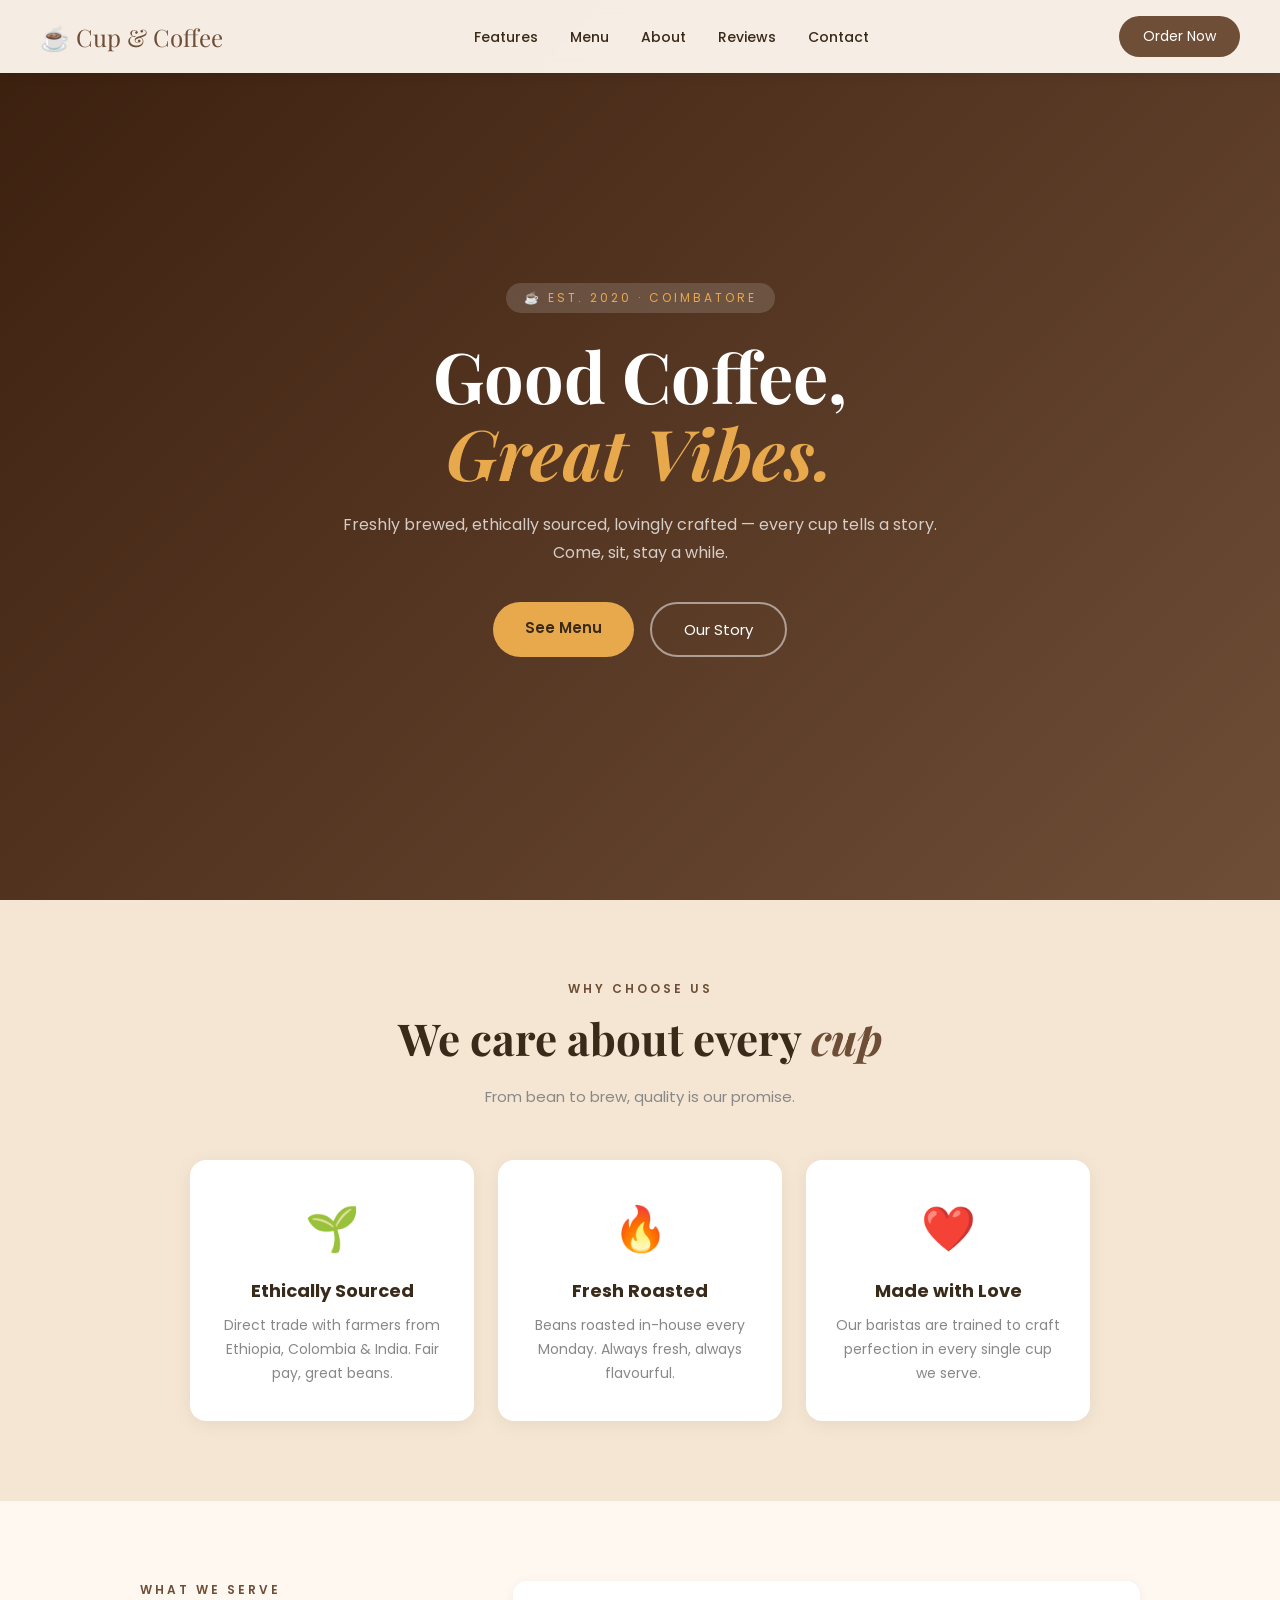
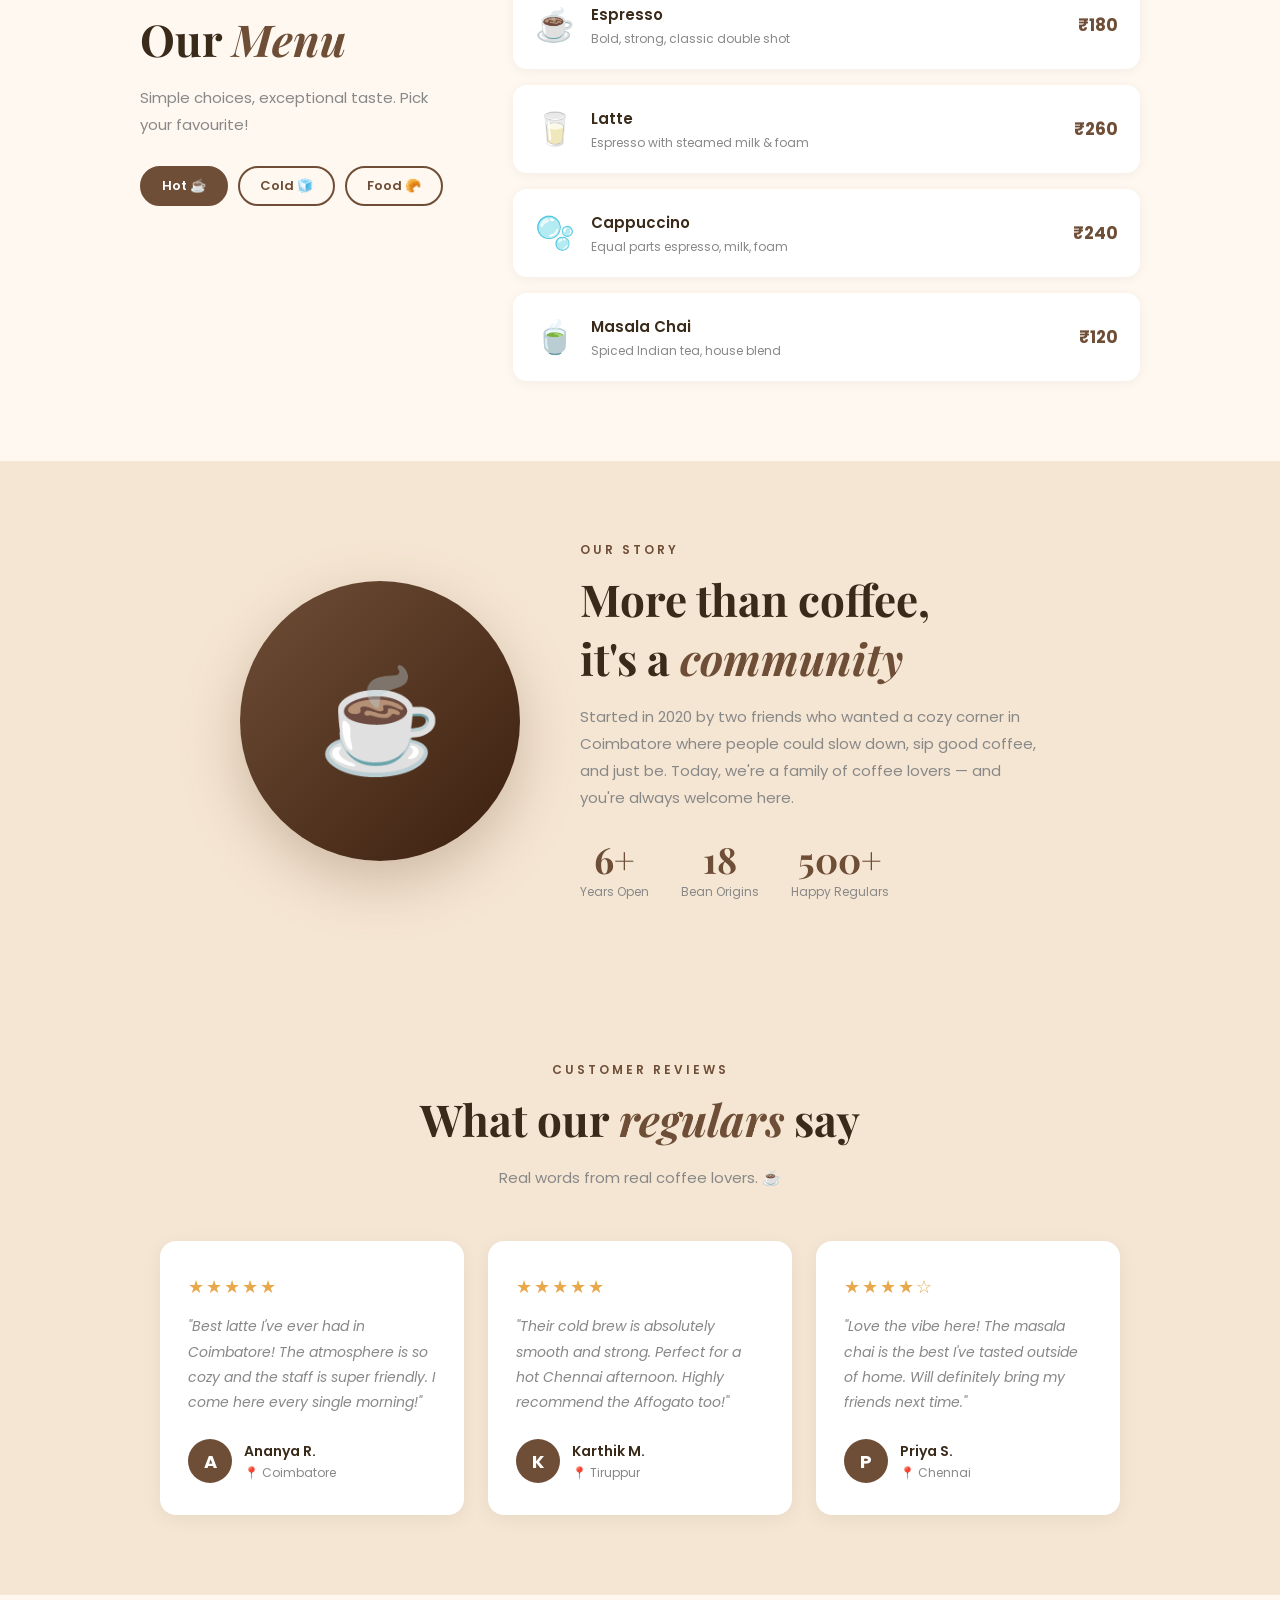
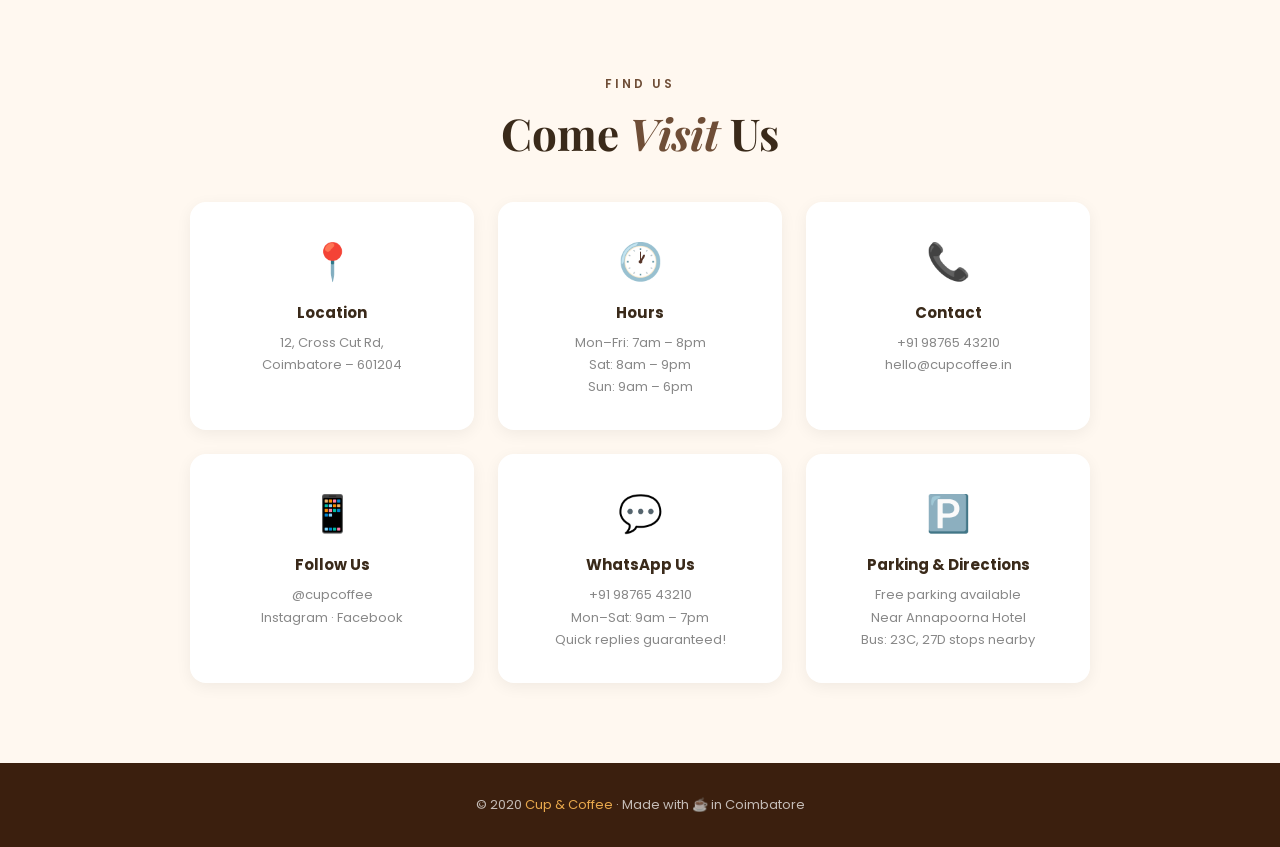
==== coffeeshop.html @ e9b40b04 "first push" ====
<!DOCTYPE html>
<html lang="en">
<head>
  <meta charset="UTF-8" />
  <meta name="viewport" content="width=device-width, initial-scale=1.0"/>
  <title>Brew & Bean Coffee</title>
  <link href="https://fonts.googleapis.com/css2?family=Poppins:wght@300;400;600;700&family=Playfair+Display:ital,wght@0,700;1,700&display=swap" rel="stylesheet"/>
  <link rel="stylesheet" href="style.css"/>
</head>
<body>


  <nav>
    <a class="logo" href="#">☕ Cup & Coffee</a>

    <ul class="nav-links" id="navLinks">
      <li><a href="#features">Features</a></li>
      <li><a href="#menu">Menu</a></li>
      <li><a href="#about">About</a></li>
      <li><a href="#reviews">Reviews</a></li>
      <li><a href="#contact">Contact</a></li>
    </ul>

    <button class="nav-btn" onclick="scrollToSection('#menu')">Order Now</button>
    <div class="hamburger" id="hamburger" onclick="toggleMenu()">☰</div>
  </nav>


  
  <section id="hero">
    <div class="hero-content">
      <span class="hero-badge">☕ Est. 2020 · Coimbatore</span>
      <h1 class="hero-title">Good Coffee,<br><span>Great Vibes.</span></h1>
      <p class="hero-desc">
        Freshly brewed, ethically sourced, lovingly crafted —
        every cup tells a story. Come, sit, stay a while.
      </p>
      <div class="hero-buttons">
        <a href="#menu" class="btn-main">See Menu</a>
        <a href="#about" class="btn-outline">Our Story</a>
      </div>
    </div>
  </section>


  
  <section id="features">
    <div class="features-header reveal">
      <p class="section-tag">Why Choose Us</p>
      <h2 class="section-title">We care about every <span>cup</span></h2>
      <p class="section-desc">From bean to brew, quality is our promise.</p>
    </div>

    <div class="cards-grid">
      <div class="card reveal">
        <div class="card-icon">🌱</div>
        <div class="card-title">Ethically Sourced</div>
        <div class="card-text">Direct trade with farmers from Ethiopia, Colombia & India. Fair pay, great beans.</div>
      </div>
      <div class="card reveal">
        <div class="card-icon">🔥</div>
        <div class="card-title">Fresh Roasted</div>
        <div class="card-text">Beans roasted in-house every Monday. Always fresh, always flavourful.</div>
      </div>
      <div class="card reveal">
        <div class="card-icon">❤️</div>
        <div class="card-title">Made with Love</div>
        <div class="card-text">Our baristas are trained to craft perfection in every single cup we serve.</div>
      </div>
    </div>
  </section>


  
  <section id="menu">
    <div class="menu-layout">

      <div class="menu-left reveal">
        <p class="section-tag">What We Serve</p>
        <h2 class="section-title">Our <span>Menu</span></h2>
        <p class="section-desc">Simple choices, exceptional taste. Pick your favourite!</p>

        <div class="tabs">
          <button class="tab active" onclick="showTab('hot', this)">Hot ☕</button>
          <button class="tab" onclick="showTab('cold', this)">Cold 🧊</button>
          <button class="tab" onclick="showTab('food', this)">Food 🥐</button>
        </div>
      </div>

      <div class="menu-right reveal">

        
        <div class="menu-panel active" id="tab-hot">
          <div class="menu-item">
            <span class="menu-emoji">☕</span>
            <div class="menu-info">
              <div class="menu-name">Espresso</div>
              <div class="menu-desc">Bold, strong, classic double shot</div>
            </div>
            <span class="menu-price">₹180</span>
          </div>
          <div class="menu-item">
            <span class="menu-emoji">🥛</span>
            <div class="menu-info">
              <div class="menu-name">Latte</div>
              <div class="menu-desc">Espresso with steamed milk & foam</div>
            </div>
            <span class="menu-price">₹260</span>
          </div>
          <div class="menu-item">
            <span class="menu-emoji">🫧</span>
            <div class="menu-info">
              <div class="menu-name">Cappuccino</div>
              <div class="menu-desc">Equal parts espresso, milk, foam</div>
            </div>
            <span class="menu-price">₹240</span>
          </div>
          <div class="menu-item">
            <span class="menu-emoji">🍵</span>
            <div class="menu-info">
              <div class="menu-name">Masala Chai</div>
              <div class="menu-desc">Spiced Indian tea, house blend</div>
            </div>
            <span class="menu-price">₹120</span>
          </div>
        </div>

    
        <div class="menu-panel" id="tab-cold">
          <div class="menu-item">
            <span class="menu-emoji">🧊</span>
            <div class="menu-info">
              <div class="menu-name">Cold Brew</div>
              <div class="menu-desc">18-hour slow steeped, super smooth</div>
            </div>
            <span class="menu-price">₹300</span>
          </div>
          <div class="menu-item">
            <span class="menu-emoji">🍦</span>
            <div class="menu-info">
              <div class="menu-name">Affogato</div>
              <div class="menu-desc">Espresso poured over vanilla ice cream</div>
            </div>
            <span class="menu-price">₹340</span>
          </div>
          <div class="menu-item">
            <span class="menu-emoji">🥤</span>
            <div class="menu-info">
              <div class="menu-name">Iced Latte</div>
              <div class="menu-desc">Chilled espresso, milk over ice</div>
            </div>
            <span class="menu-price">₹280</span>
          </div>
        </div>

        
        <div class="menu-panel" id="tab-food">
          <div class="menu-item">
            <span class="menu-emoji">🥐</span>
            <div class="menu-info">
              <div class="menu-name">Butter Croissant</div>
              <div class="menu-desc">Flaky, buttery, freshly baked</div>
            </div>
            <span class="menu-price">₹140</span>
          </div>
          <div class="menu-item">
            <span class="menu-emoji">🍞</span>
            <div class="menu-info">
              <div class="menu-name">Avocado Toast</div>
              <div class="menu-desc">Sourdough, avo, poached egg</div>
            </div>
            <span class="menu-price">₹280</span>
          </div>
          <div class="menu-item">
            <span class="menu-emoji">🍰</span>
            <div class="menu-info">
              <div class="menu-name">Cheesecake Slice</div>
              <div class="menu-desc">Classic New York style, creamy</div>
            </div>
            <span class="menu-price">₹200</span>
          </div>
        </div>

      </div>
    </div>
  </section>


  
  <section id="about">
    <div class="about-image-box">☕</div>

    <div class="about-text">
      <p class="section-tag">Our Story</p>
      <h2 class="section-title reveal">More than coffee,<br>it's a <span>community</span></h2>
      <p class="section-desc reveal">
        Started in 2020 by two friends who wanted a cozy corner in Coimbatore
        where people could slow down, sip good coffee, and just be.
        Today, we're a family of coffee lovers — and you're always welcome here.
      </p>
      <div class="stats reveal">
        <div class="stat-item">
          <div class="stat-num">6+</div>
          <div class="stat-label">Years Open</div>
        </div>
        <div class="stat-item">
          <div class="stat-num">18</div>
          <div class="stat-label">Bean Origins</div>
        </div>
        <div class="stat-item">
          <div class="stat-num">500+</div>
          <div class="stat-label">Happy Regulars</div>
        </div>
      </div>
    </div>
  </section>


  
  <section id="reviews">
    <div class="reviews-header reveal">
      <p class="section-tag">Customer Reviews</p>
      <h2 class="section-title">What our <span>regulars</span> say</h2>
      <p class="section-desc" style="margin:0 auto;">Real words from real coffee lovers. ☕</p>
    </div>

    <div class="reviews-grid">

      <div class="review-card reveal">
        <div class="review-stars">★★★★★</div>
        <p class="review-text">"Best latte I've ever had in Coimbatore! The atmosphere is so cozy and the staff is super friendly. I come here every single morning!"</p>
        <div class="review-author">
          <div class="review-avatar">A</div>
          <div>
            <div class="review-name">Ananya R.</div>
            <div class="review-loc">📍 Coimbatore</div>
          </div>
        </div>
      </div>

      <div class="review-card reveal">
        <div class="review-stars">★★★★★</div>
        <p class="review-text">"Their cold brew is absolutely smooth and strong. Perfect for a hot Chennai afternoon. Highly recommend the Affogato too!"</p>
        <div class="review-author">
          <div class="review-avatar">K</div>
          <div>
            <div class="review-name">Karthik M.</div>
            <div class="review-loc">📍 Tiruppur</div>
          </div>
        </div>
      </div>

      <div class="review-card reveal">
        <div class="review-stars">★★★★☆</div>
        <p class="review-text">"Love the vibe here! The masala chai is the best I've tasted outside of home. Will definitely bring my friends next time."</p>
        <div class="review-author">
          <div class="review-avatar">P</div>
          <div>
            <div class="review-name">Priya S.</div>
            <div class="review-loc">📍 Chennai</div>
          </div>
        </div>
      </div>

    </div>
  </section>


  
  <section id="contact">
    <p class="section-tag reveal">Find Us</p>
    <h2 class="section-title reveal">Come <span>Visit</span> Us</h2>

    <div class="contact-grid">
      <div class="contact-card reveal">
        <div class="contact-icon">📍</div>
        <div class="contact-title">Location</div>
        <div class="contact-info">12, Cross Cut Rd,<br>Coimbatore – 601204</div>
      </div>
      <div class="contact-card reveal">
        <div class="contact-icon">🕐</div>
        <div class="contact-title">Hours</div>
        <div class="contact-info">Mon–Fri: 7am – 8pm<br>Sat: 8am – 9pm<br>Sun: 9am – 6pm</div>
      </div>
      <div class="contact-card reveal">
        <div class="contact-icon">📞</div>
        <div class="contact-title">Contact</div>
        <div class="contact-info">+91 98765 43210<br>hello@cupcoffee.in</div>
      </div>
      <div class="contact-card reveal">
        <div class="contact-icon">📱</div>
        <div class="contact-title">Follow Us</div>
        <div class="contact-info">@cupcoffee<br>Instagram · Facebook</div>
      </div>
      <div class="contact-card reveal">
        <div class="contact-icon">💬</div>
        <div class="contact-title">WhatsApp Us</div>
        <div class="contact-info">+91 98765 43210<br>Mon–Sat: 9am – 7pm<br>Quick replies guaranteed!</div>
      </div>
      <div class="contact-card reveal">
        <div class="contact-icon">🅿️</div>
        <div class="contact-title">Parking & Directions</div>
        <div class="contact-info">Free parking available<br>Near Annapoorna Hotel <br>Bus: 23C, 27D stops nearby</div>
      </div>
    </div>
  </section>


  
  <footer>
    <p>© 2020 <span>Cup & Coffee</span> · Made with ☕ in Coimbatore</p>
  </footer>


  
  <script src="script.js"></script>

</body>
</html>
---- style.css ----
/* =============================================
   style.css — Brew & Bean Coffee Shop
   ============================================= */


/* ===== CSS VARIABLES (change colors here) ===== */
:root {
  --brown:  #6f4e37;
  --light:  #fff8f0;
  --cream:  #f5e6d3;
  --accent: #e8a84c;
  --text:   #3a2a1a;
  --gray:   #888;
  --white:  #ffffff;
}


/* ===== RESET ===== */
* {
  margin: 0;
  padding: 0;
  box-sizing: border-box;
}

html {
  scroll-behavior: smooth;
}

body {
  font-family: 'Poppins', sans-serif;
  background: var(--light);
  color: var(--text);
}


/* ===== NAVBAR ===== */
nav {
  position: fixed;
  top: 0;
  left: 0;
  right: 0;
  background: rgba(255, 248, 240, 0.95);
  backdrop-filter: blur(8px);
  padding: 16px 40px;
  display: flex;
  align-items: center;
  justify-content: space-between;
  z-index: 999;
  box-shadow: 0 2px 12px rgba(0, 0, 0, 0.08);
}

.logo {
  font-family: 'Playfair Display', serif;
  font-size: 24px;
  color: var(--brown);
  text-decoration: none;
}

.nav-links {
  list-style: none;
  display: flex;
  gap: 32px;
}

.nav-links a {
  text-decoration: none;
  color: var(--text);
  font-size: 14px;
  font-weight: 500;
  transition: color 0.3s;
}

.nav-links a:hover {
  color: var(--brown);
}

.nav-btn {
  background: var(--brown);
  color: var(--white);
  border: none;
  padding: 10px 24px;
  border-radius: 24px;
  font-size: 14px;
  font-family: 'Poppins', sans-serif;
  cursor: pointer;
  transition: background 0.3s, transform 0.2s;
}

.nav-btn:hover {
  background: var(--accent);
  transform: scale(1.05);
}

/* Hamburger icon — visible only on mobile */
.hamburger {
  display: none;
  font-size: 24px;
  cursor: pointer;
  color: var(--brown);
}


/* ===== HERO ===== */
#hero {
  min-height: 100vh;
  background: linear-gradient(135deg, #3b1f0e 0%, #6f4e37 100%);
  display: flex;
  align-items: center;
  justify-content: center;
  text-align: center;
  padding: 100px 20px 60px;
}

.hero-content {
  max-width: 620px;
}

.hero-badge {
  display: inline-block;
  background: rgba(255, 255, 255, 0.15);
  color: var(--accent);
  font-size: 12px;
  letter-spacing: 3px;
  text-transform: uppercase;
  padding: 6px 18px;
  border-radius: 20px;
  margin-bottom: 24px;

  /* Fade-up animation */
  opacity: 0;
  transform: translateY(20px);
  animation: fadeUp 0.7s 0.2s forwards;
}

.hero-title {
  font-family: 'Playfair Display', serif;
  font-size: clamp(40px, 8vw, 70px);
  color: var(--white);
  line-height: 1.1;
  margin-bottom: 20px;

  opacity: 0;
  transform: translateY(20px);
  animation: fadeUp 0.7s 0.4s forwards;
}

.hero-title span {
  color: var(--accent);
  font-style: italic;
}

.hero-desc {
  color: rgba(255, 255, 255, 0.75);
  font-size: 16px;
  line-height: 1.7;
  margin-bottom: 36px;

  opacity: 0;
  transform: translateY(20px);
  animation: fadeUp 0.7s 0.6s forwards;
}

.hero-buttons {
  display: flex;
  gap: 16px;
  justify-content: center;
  flex-wrap: wrap;

  opacity: 0;
  transform: translateY(20px);
  animation: fadeUp 0.7s 0.8s forwards;
}

.btn-main {
  background: var(--accent);
  color: var(--text);
  padding: 14px 32px;
  border-radius: 30px;
  text-decoration: none;
  font-weight: 600;
  font-size: 15px;
  transition: transform 0.2s, box-shadow 0.2s;
  display: inline-block;
}

.btn-main:hover {
  transform: translateY(-3px);
  box-shadow: 0 8px 24px rgba(232, 168, 76, 0.4);
}

.btn-outline {
  border: 2px solid rgba(255, 255, 255, 0.5);
  color: var(--white);
  padding: 14px 32px;
  border-radius: 30px;
  text-decoration: none;
  font-size: 15px;
  transition: background 0.3s;
  display: inline-block;
}

.btn-outline:hover {
  background: rgba(255, 255, 255, 0.1);
}


/* ===== SECTION SHARED STYLES ===== */
section {
  padding: 80px 40px;
}

.section-tag {
  font-size: 12px;
  letter-spacing: 3px;
  text-transform: uppercase;
  color: var(--brown);
  font-weight: 600;
  margin-bottom: 10px;
}

.section-title {
  font-family: 'Playfair Display', serif;
  font-size: clamp(28px, 4vw, 44px);
  color: var(--text);
  margin-bottom: 16px;
}

.section-title span {
  color: var(--brown);
  font-style: italic;
}

.section-desc {
  color: var(--gray);
  font-size: 15px;
  line-height: 1.8;
  max-width: 520px;
}


/* ===== FEATURES SECTION ===== */
#features {
  background: var(--cream);
}

.features-header {
  text-align: center;
  margin-bottom: 50px;
}

.features-header .section-desc {
  margin: 0 auto;
}

.cards-grid {
  display: grid;
  grid-template-columns: repeat(auto-fit, minmax(240px, 1fr));
  gap: 24px;
  max-width: 900px;
  margin: 0 auto;
}

.card {
  background: var(--white);
  border-radius: 16px;
  padding: 36px 28px;
  text-align: center;
  box-shadow: 0 4px 20px rgba(0, 0, 0, 0.06);
  transition: transform 0.3s, box-shadow 0.3s;
}

.card:hover {
  transform: translateY(-8px);
  box-shadow: 0 12px 32px rgba(0, 0, 0, 0.1);
}

.card-icon {
  font-size: 44px;
  margin-bottom: 16px;
}

.card-title {
  font-size: 18px;
  font-weight: 700;
  margin-bottom: 10px;
  color: var(--text);
}

.card-text {
  font-size: 14px;
  color: var(--gray);
  line-height: 1.7;
}


/* ===== MENU SECTION ===== */
#menu {
  background: var(--light);
}

.menu-layout {
  display: flex;
  gap: 60px;
  align-items: flex-start;
  max-width: 1000px;
  margin: 0 auto;
  flex-wrap: wrap;
}

.menu-left {
  flex: 1;
  min-width: 240px;
}

.menu-right {
  flex: 2;
  min-width: 280px;
}

/* Tab buttons */
.tabs {
  display: flex;
  gap: 10px;
  flex-wrap: wrap;
  margin-top: 28px;
}

.tab {
  padding: 8px 20px;
  border-radius: 20px;
  border: 2px solid var(--brown);
  background: transparent;
  color: var(--brown);
  font-family: 'Poppins', sans-serif;
  font-size: 13px;
  font-weight: 600;
  cursor: pointer;
  transition: all 0.3s;
}

.tab.active,
.tab:hover {
  background: var(--brown);
  color: var(--white);
}

/* Menu panels */
.menu-panel {
  display: none;
  flex-direction: column;
  gap: 16px;
}

.menu-panel.active {
  display: flex;
}

/* Each menu item row */
.menu-item {
  background: var(--white);
  border-radius: 14px;
  padding: 20px 22px;
  display: flex;
  align-items: center;
  gap: 16px;
  box-shadow: 0 2px 12px rgba(0, 0, 0, 0.05);
  transition: transform 0.2s;
}

.menu-item:hover {
  transform: translateX(6px);
}

.menu-emoji {
  font-size: 32px;
  flex-shrink: 0;
}

.menu-info {
  flex: 1;
}

.menu-name {
  font-weight: 600;
  font-size: 15px;
  margin-bottom: 4px;
}

.menu-desc {
  font-size: 12px;
  color: var(--gray);
}

.menu-price {
  font-size: 17px;
  font-weight: 700;
  color: var(--brown);
  flex-shrink: 0;
}


/* ===== ABOUT SECTION ===== */
#about {
  background: var(--cream);
  display: flex;
  gap: 60px;
  align-items: center;
  flex-wrap: wrap;
  justify-content: center;
}

.about-image-box {
  width: 280px;
  height: 280px;
  background: linear-gradient(135deg, var(--brown), #3b1f0e);
  border-radius: 50%;
  display: flex;
  align-items: center;
  justify-content: center;
  font-size: 100px;
  flex-shrink: 0;
  box-shadow: 0 20px 60px rgba(111, 78, 55, 0.3);
  animation: float 3s ease-in-out infinite;
}

.about-text {
  max-width: 460px;
}

.about-text .section-desc {
  margin-bottom: 24px;
}

.stats {
  display: flex;
  gap: 32px;
  flex-wrap: wrap;
  margin-top: 24px;
}

.stat-item {
  text-align: center;
}

.stat-num {
  font-family: 'Playfair Display', serif;
  font-size: 36px;
  color: var(--brown);
  font-weight: 700;
}

.stat-label {
  font-size: 12px;
  color: var(--gray);
}


/* ===== REVIEWS SECTION ===== */
#reviews {
  background: var(--cream);
  text-align: center;
}

.reviews-header {
  margin-bottom: 50px;
}

.reviews-grid {
  display: grid;
  grid-template-columns: repeat(auto-fit, minmax(260px, 1fr));
  gap: 24px;
  max-width: 960px;
  margin: 0 auto;
}

/* Each review card */
.review-card {
  background: var(--white);
  border-radius: 16px;
  padding: 32px 28px;
  text-align: left;
  box-shadow: 0 4px 20px rgba(0, 0, 0, 0.06);
  transition: transform 0.3s, box-shadow 0.3s;
}

.review-card:hover {
  transform: translateY(-6px);
  box-shadow: 0 12px 32px rgba(0, 0, 0, 0.1);
}

/* Star rating */
.review-stars {
  color: var(--accent);
  font-size: 18px;
  margin-bottom: 14px;
  letter-spacing: 2px;
}

/* Review text */
.review-text {
  font-size: 14px;
  color: var(--gray);
  line-height: 1.8;
  margin-bottom: 24px;
  font-style: italic;
}

/* Author row */
.review-author {
  display: flex;
  align-items: center;
  gap: 12px;
}

/* Avatar circle with first letter */
.review-avatar {
  width: 44px;
  height: 44px;
  border-radius: 50%;
  background: var(--brown);
  color: var(--white);
  display: flex;
  align-items: center;
  justify-content: center;
  font-size: 18px;
  font-weight: 700;
  flex-shrink: 0;
}

.review-name {
  font-size: 14px;
  font-weight: 600;
  color: var(--text);
}

.review-loc {
  font-size: 12px;
  color: var(--gray);
  margin-top: 2px;
}


/* ===== CONTACT SECTION ===== */
#contact {
  background: var(--light);
  text-align: center;
}

.contact-grid {
  display: grid;
  grid-template-columns: repeat(3, 1fr);
  gap: 24px;
  max-width: 900px;
  margin: 40px auto 0;
}

.contact-card {
  background: var(--white);
  border-radius: 16px;
  padding: 32px 24px;
  box-shadow: 0 4px 16px rgba(0, 0, 0, 0.06);
}

.contact-icon {
  font-size: 36px;
  margin-bottom: 12px;
}

.contact-title {
  font-weight: 700;
  font-size: 15px;
  margin-bottom: 8px;
  color: var(--text);
}

.contact-info {
  font-size: 13px;
  color: var(--gray);
  line-height: 1.7;
}


/* ===== FOOTER ===== */
footer {
  background: #3b1f0e;
  color: rgba(255, 255, 255, 0.7);
  text-align: center;
  padding: 32px 20px;
  font-size: 13px;
}

footer span {
  color: var(--accent);
}


/* ===== SCROLL REVEAL ANIMATION ===== */
.reveal {
  opacity: 0;
  transform: translateY(30px);
  transition: opacity 0.6s ease, transform 0.6s ease;
}

.reveal.show {
  opacity: 1;
  transform: translateY(0);
}


/* ===== KEYFRAME ANIMATIONS ===== */

/* Hero elements fade up */
@keyframes fadeUp {
  to {
    opacity: 1;
    transform: translateY(0);
  }
}

/* About image floating */
@keyframes float {
  0%, 100% { transform: translateY(0); }
  50%       { transform: translateY(-12px); }
}


/* ===== MOBILE RESPONSIVE ===== */
@media (max-width: 700px) {

  nav {
    padding: 14px 20px;
  }

  /* Hide desktop nav links on mobile */
  .nav-links {
    display: none;
    flex-direction: column;
    position: absolute;
    top: 60px;
    left: 0;
    right: 0;
    background: var(--light);
    padding: 20px;
    box-shadow: 0 4px 12px rgba(0, 0, 0, 0.1);
  }

  /* Show nav when hamburger is clicked (JS adds .open) */
  .nav-links.open {
    display: flex;
  }

  .nav-btn {
    display: none;
  }

  /* Show hamburger icon on mobile */
  .hamburger {
    display: block;
  }

  section {
    padding: 60px 20px;
  }

  #about {
    flex-direction: column;
    text-align: center;
  }

  .about-image-box {
    width: 200px;
    height: 200px;
    font-size: 70px;
  }

  .stats {
    justify-content: center;
  }

  .menu-layout {
    flex-direction: column;
  }

  .contact-grid {
    grid-template-columns: 1fr;
  }
}
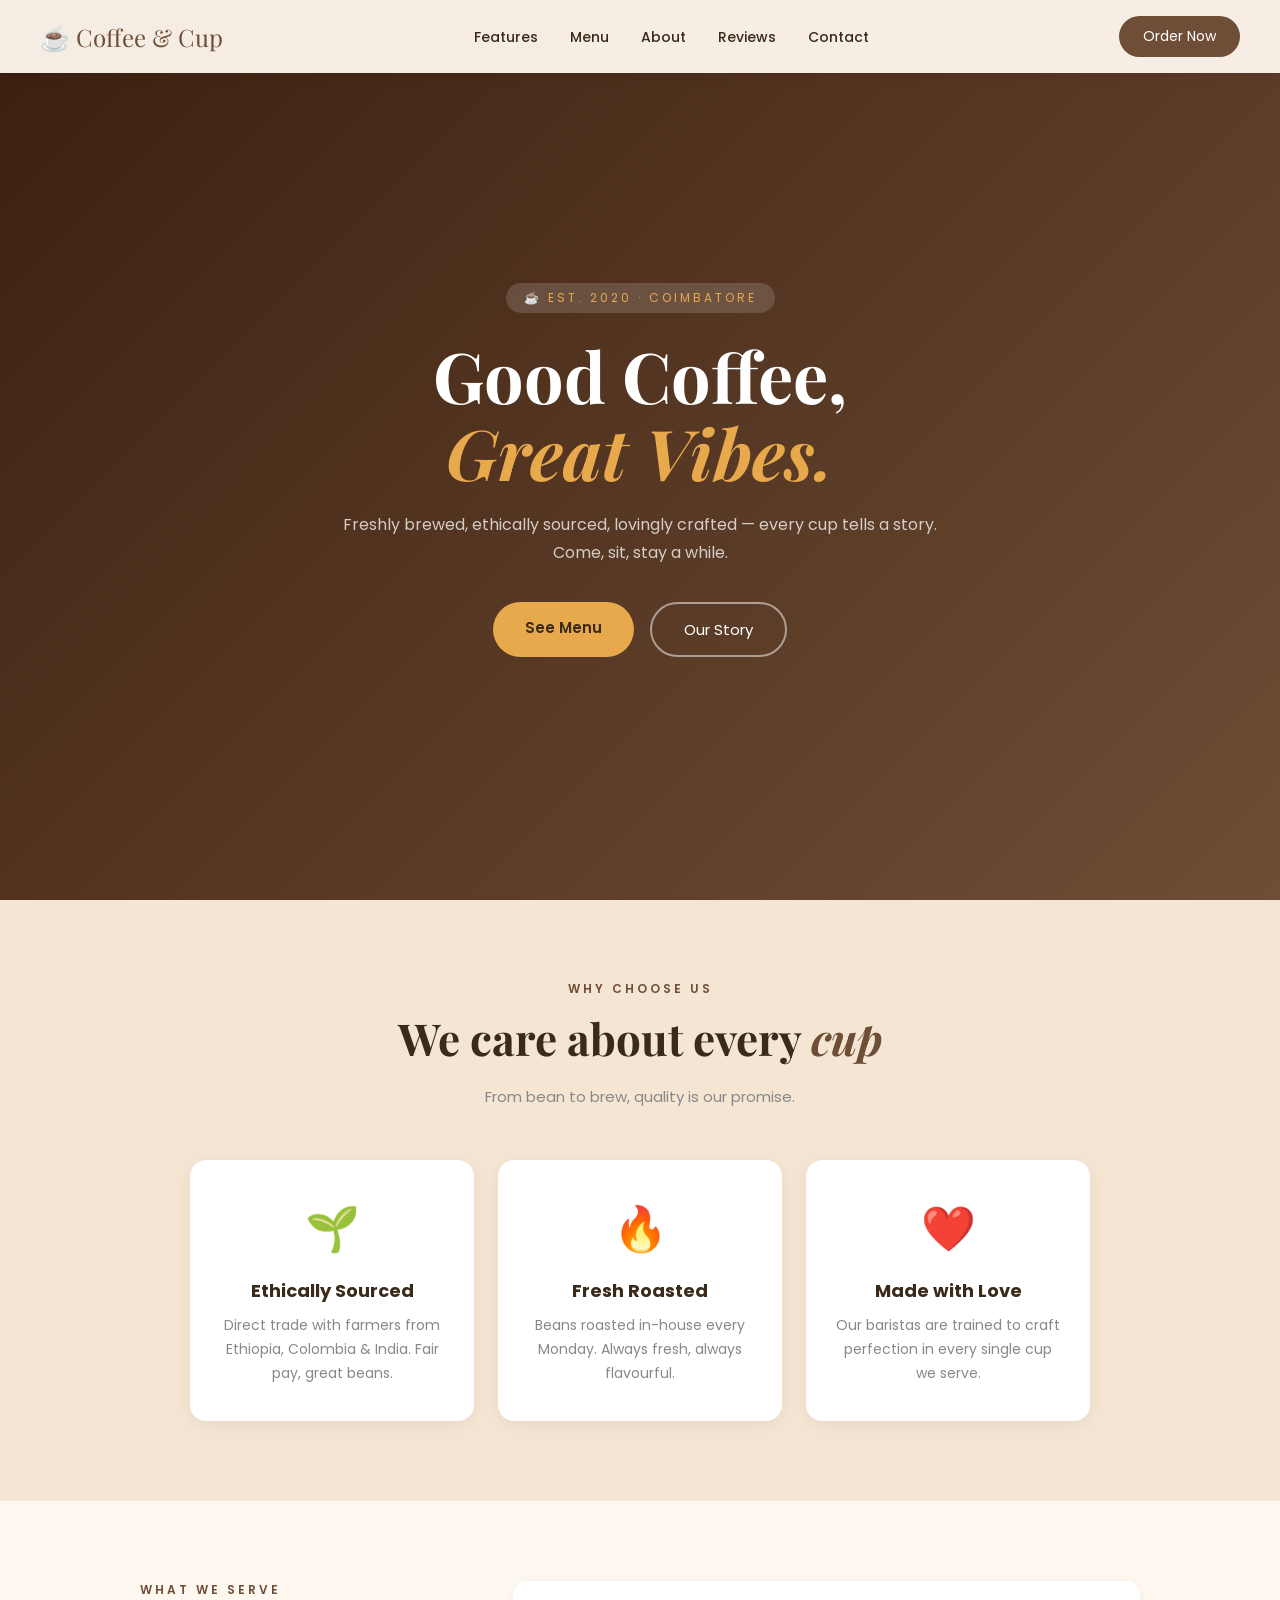
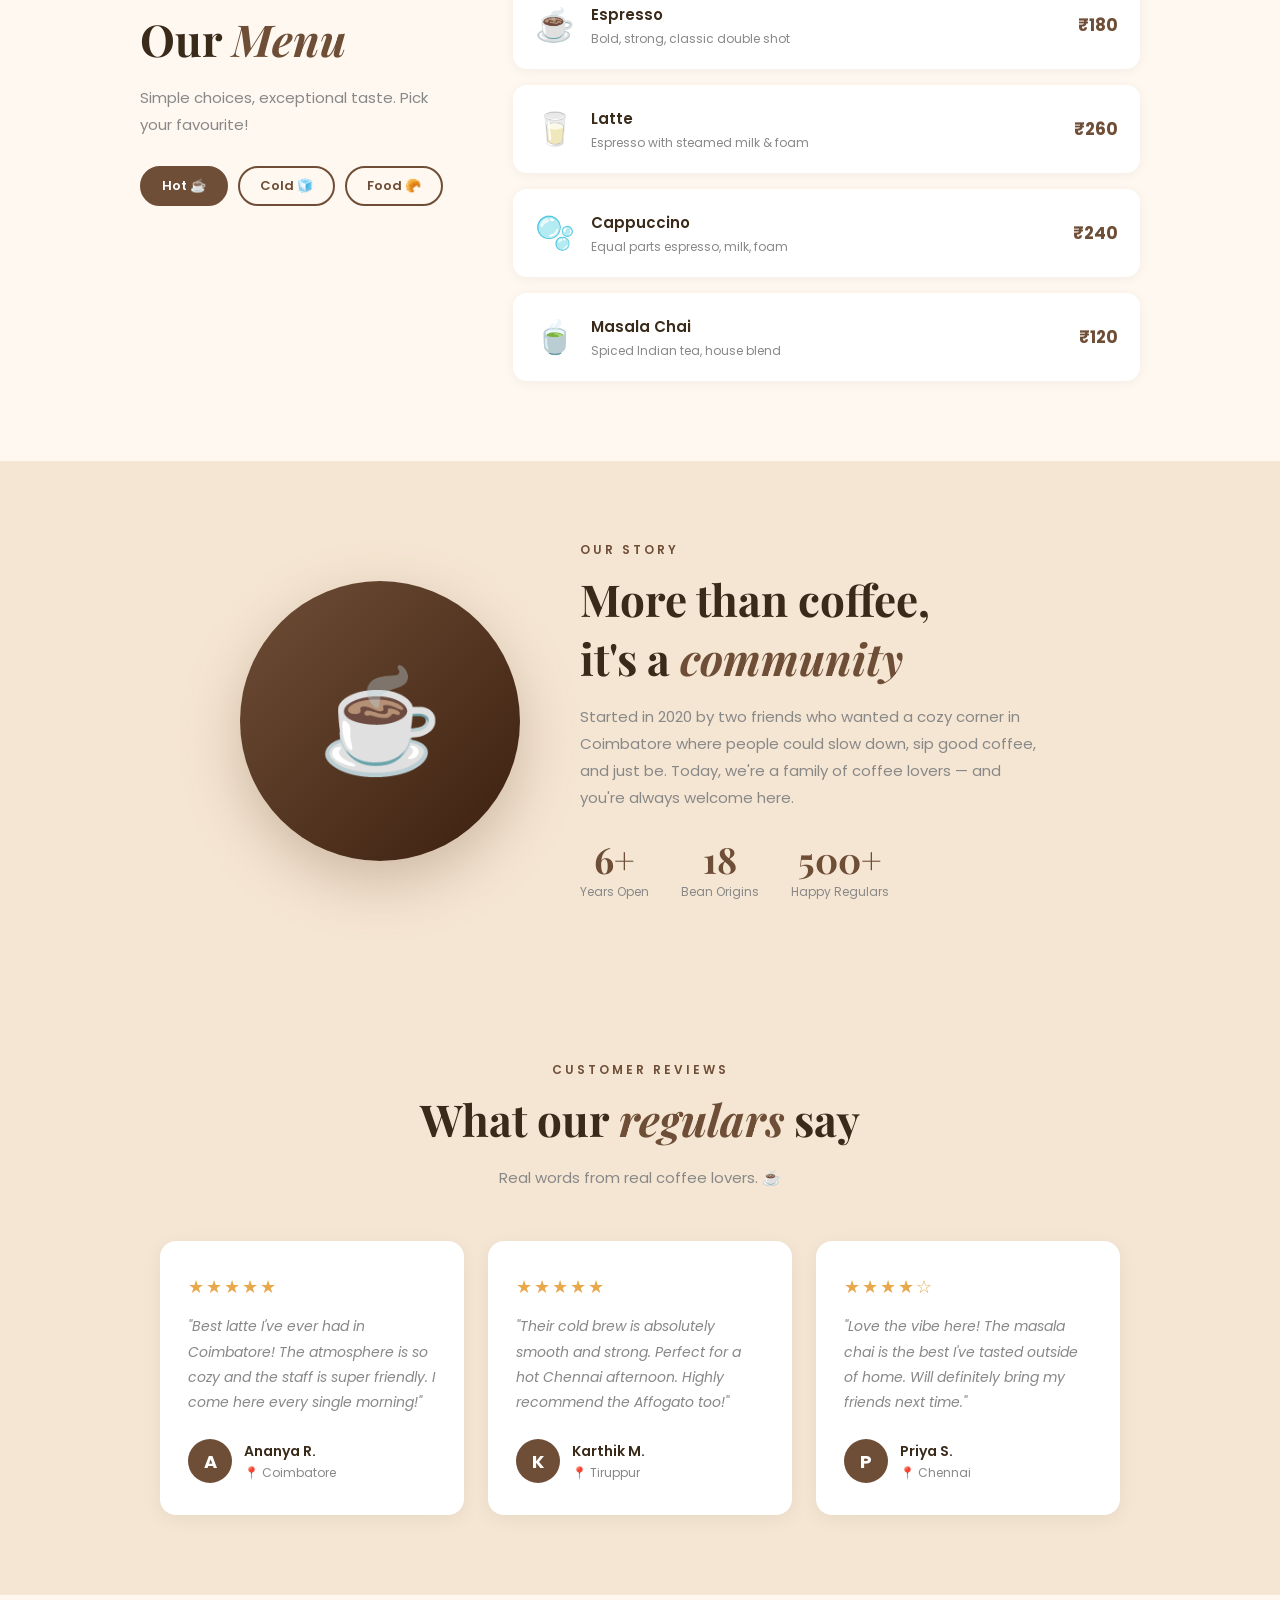
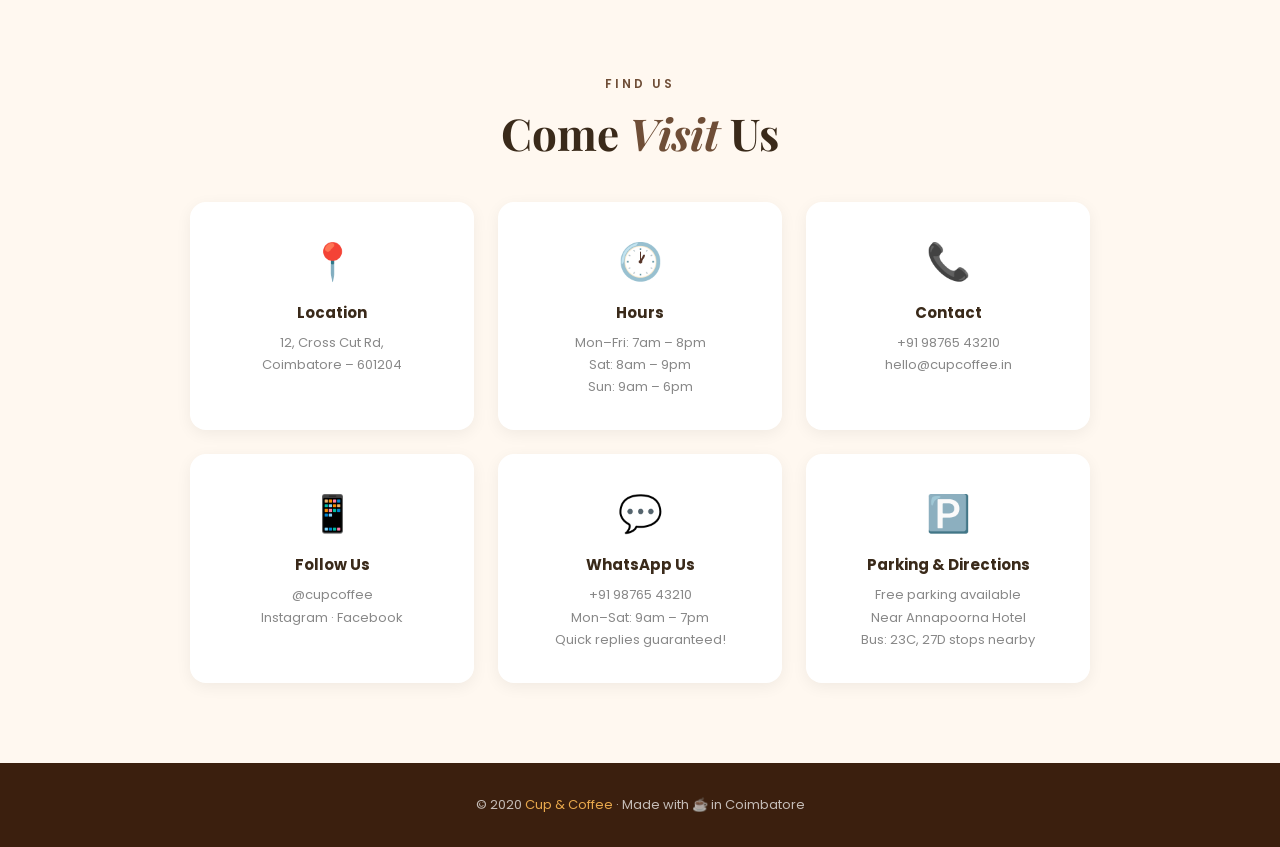
==== commit dd8e68fb: "mdified html" ====
--- a/coffeeshop.html
+++ b/coffeeshop.html
@@ -11,7 +11,7 @@
 
 
   <nav>
-    <a class="logo" href="#">☕ Cup & Coffee</a>
+    <a class="logo" href="#">☕ Coffee & Cup</a>
 
     <ul class="nav-links" id="navLinks">
       <li><a href="#features">Features</a></li>
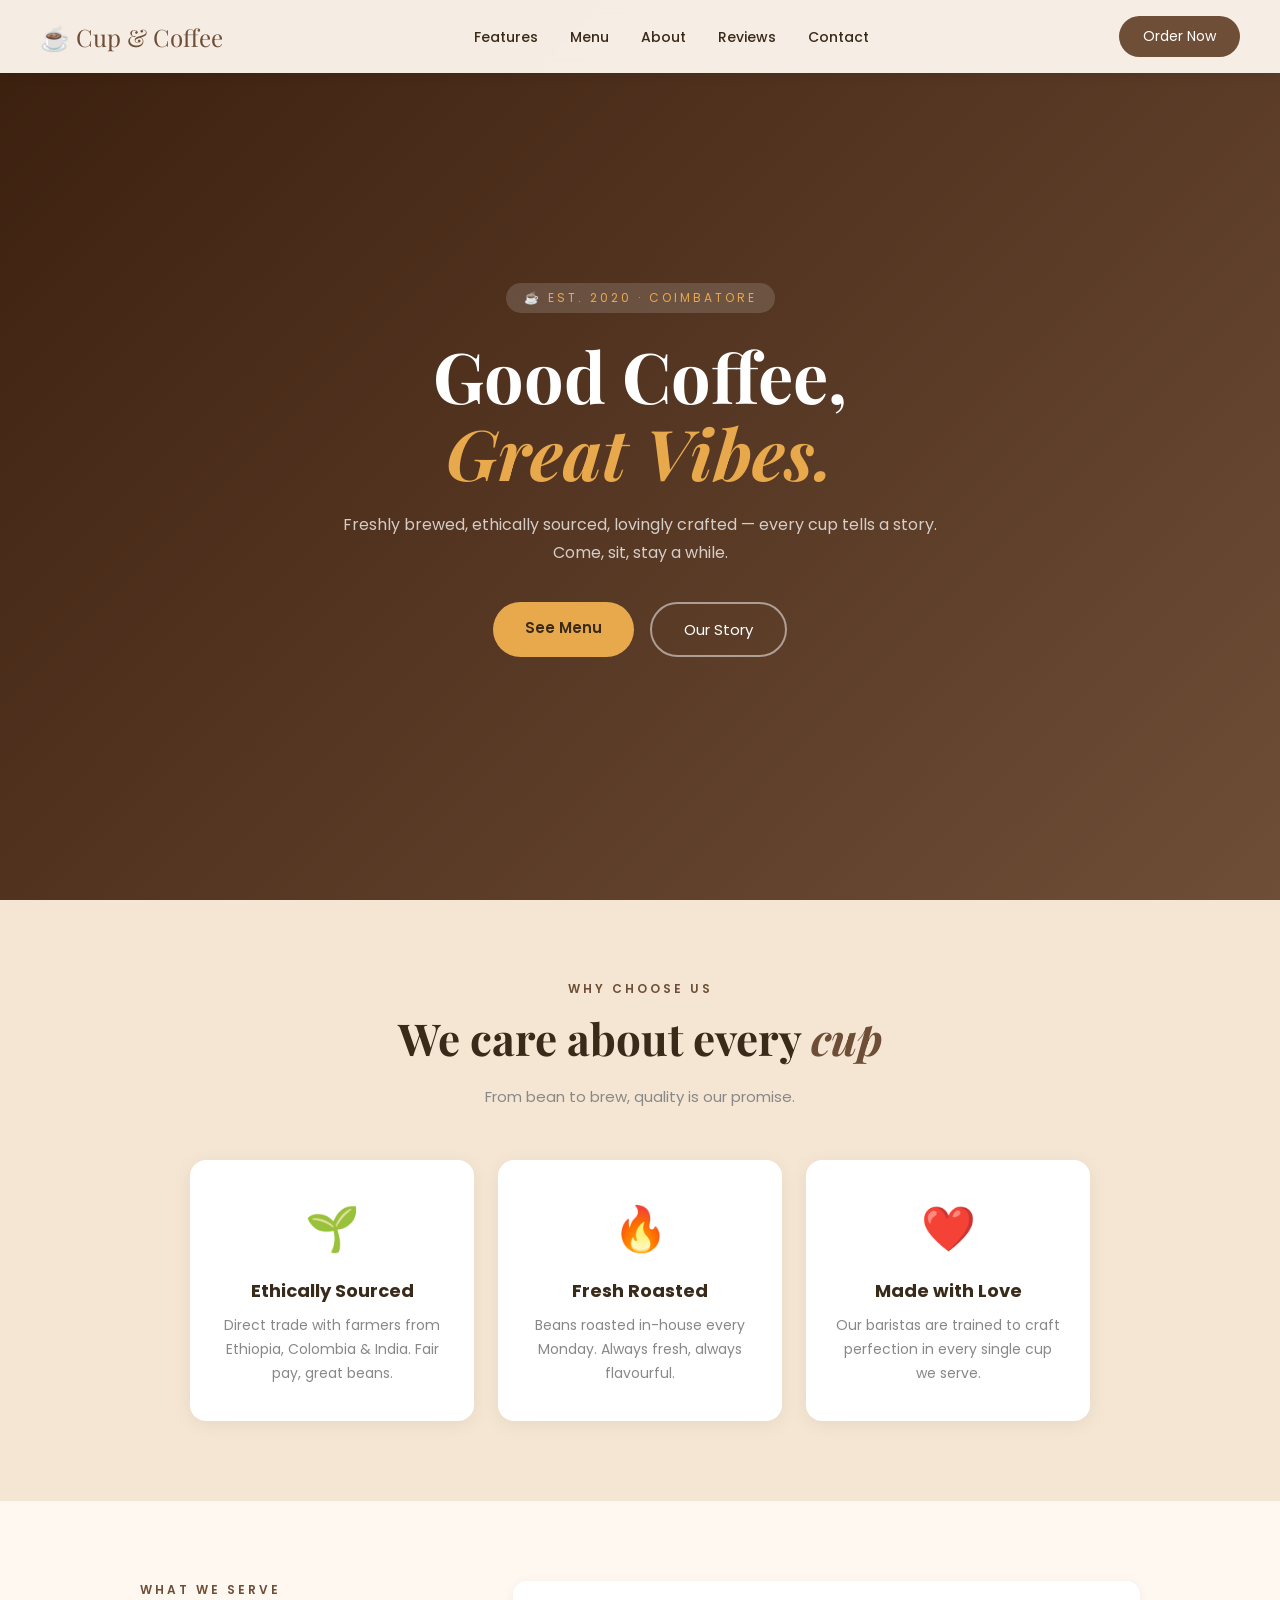
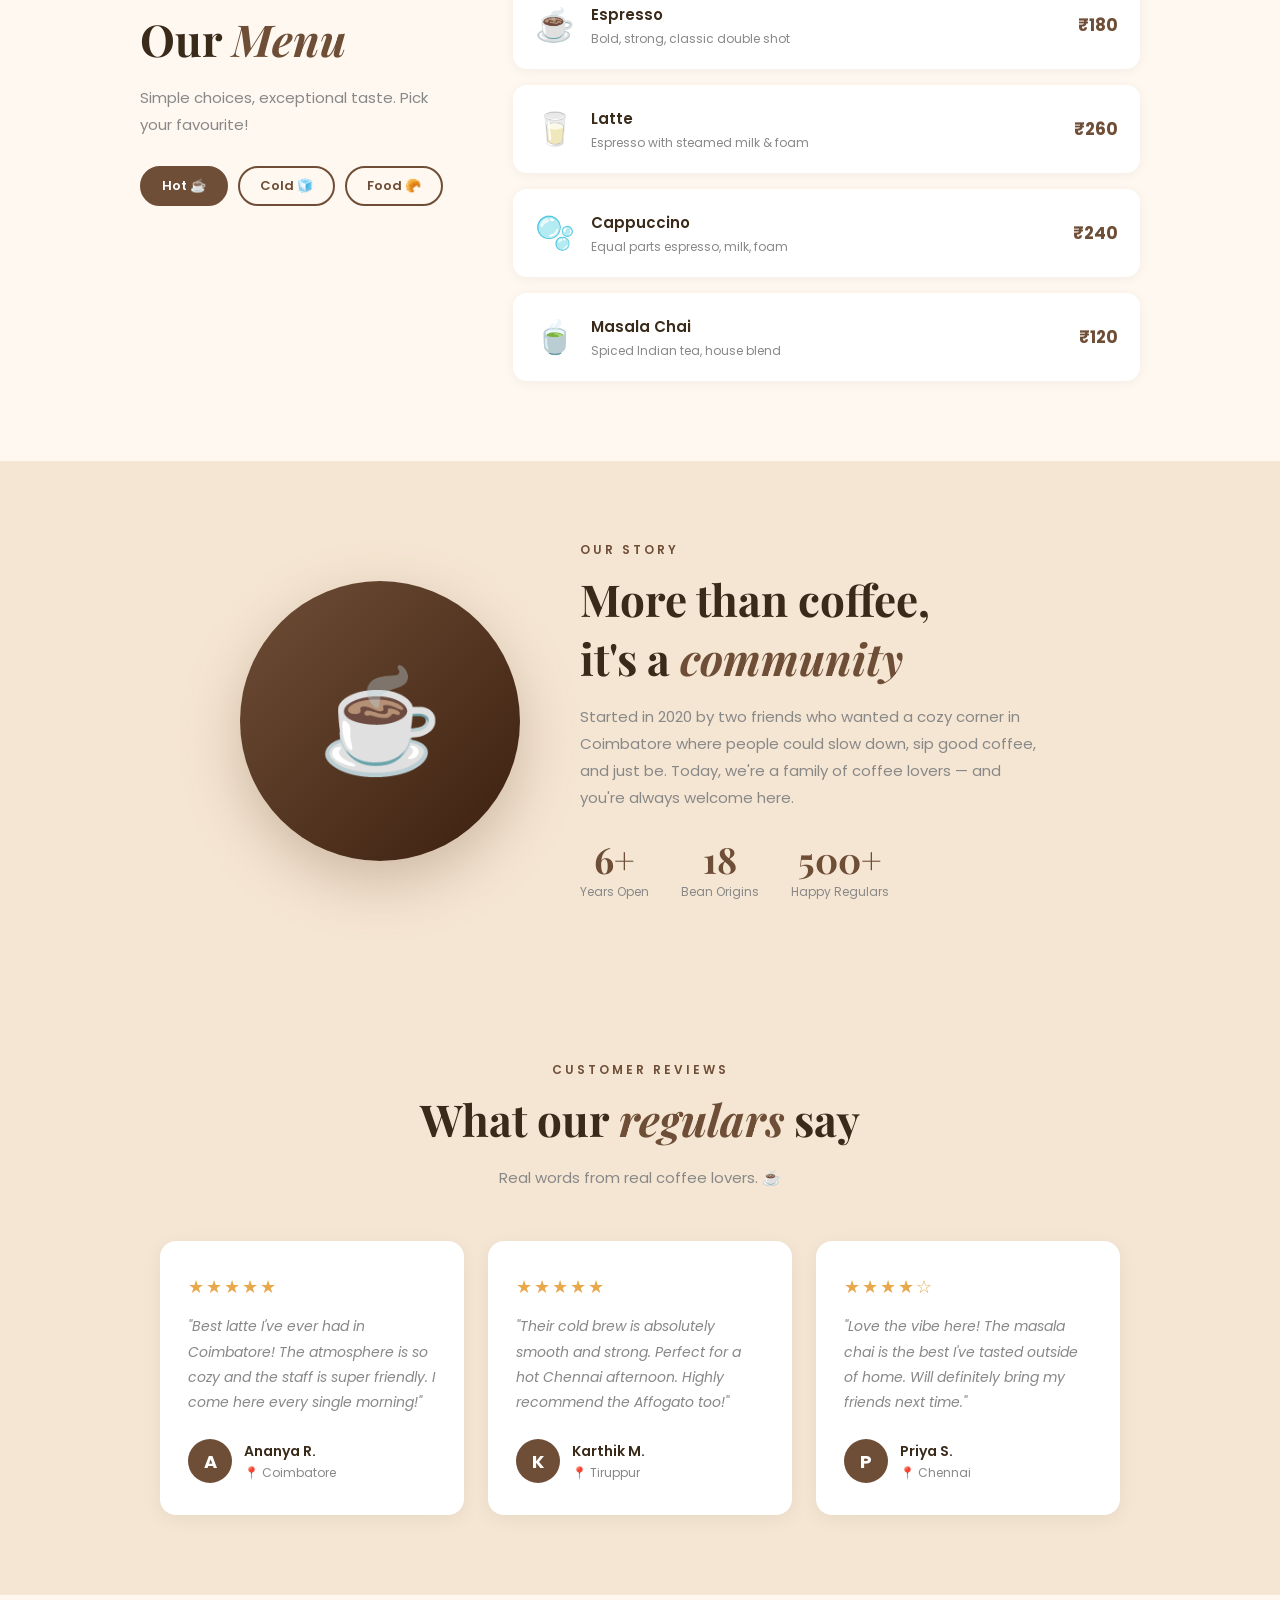
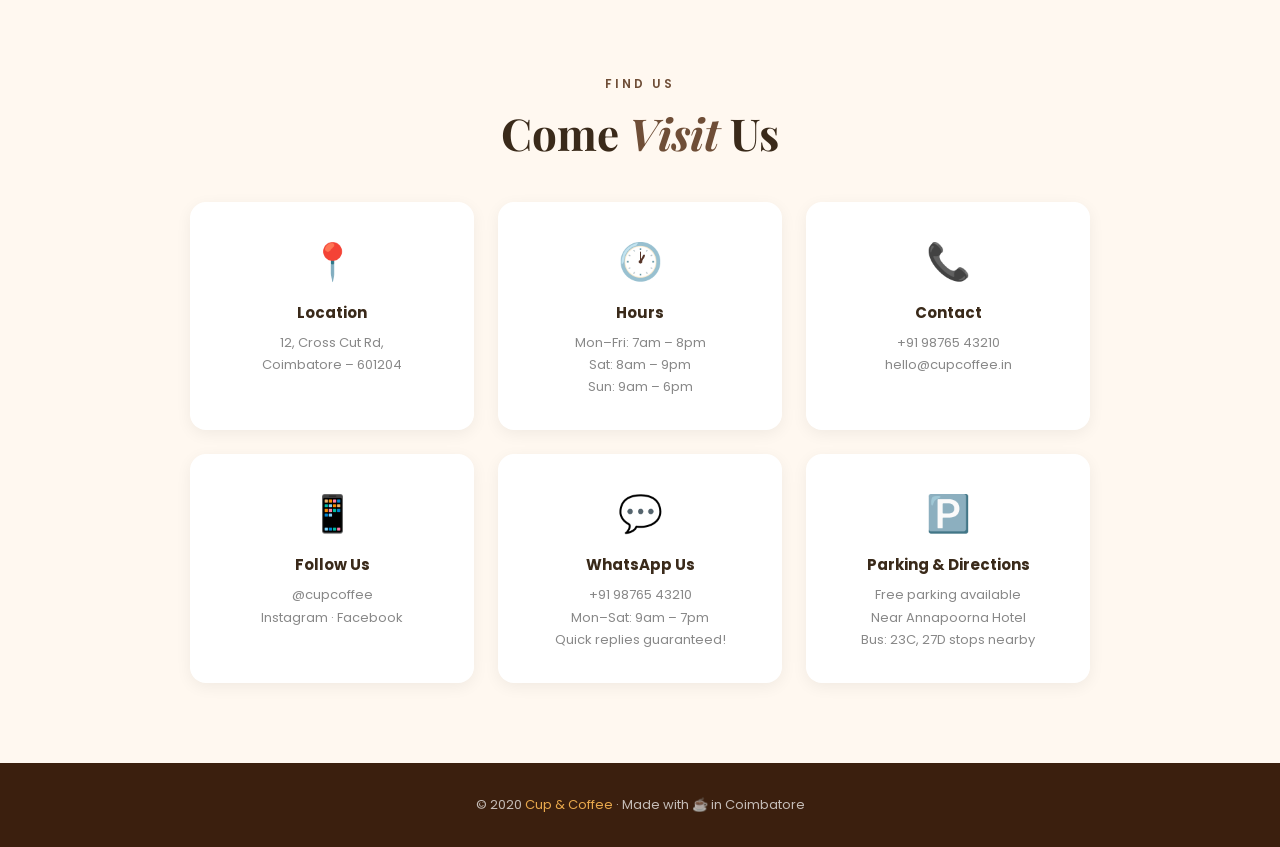
==== commit 3f41acc0: "modified html" ====
--- a/coffeeshop.html
+++ b/coffeeshop.html
@@ -11,7 +11,7 @@
 
 
   <nav>
-    <a class="logo" href="#">☕ Coffee & Cup</a>
+    <a class="logo" href="#">☕ Cup & Coffee</a>
 
     <ul class="nav-links" id="navLinks">
       <li><a href="#features">Features</a></li>
